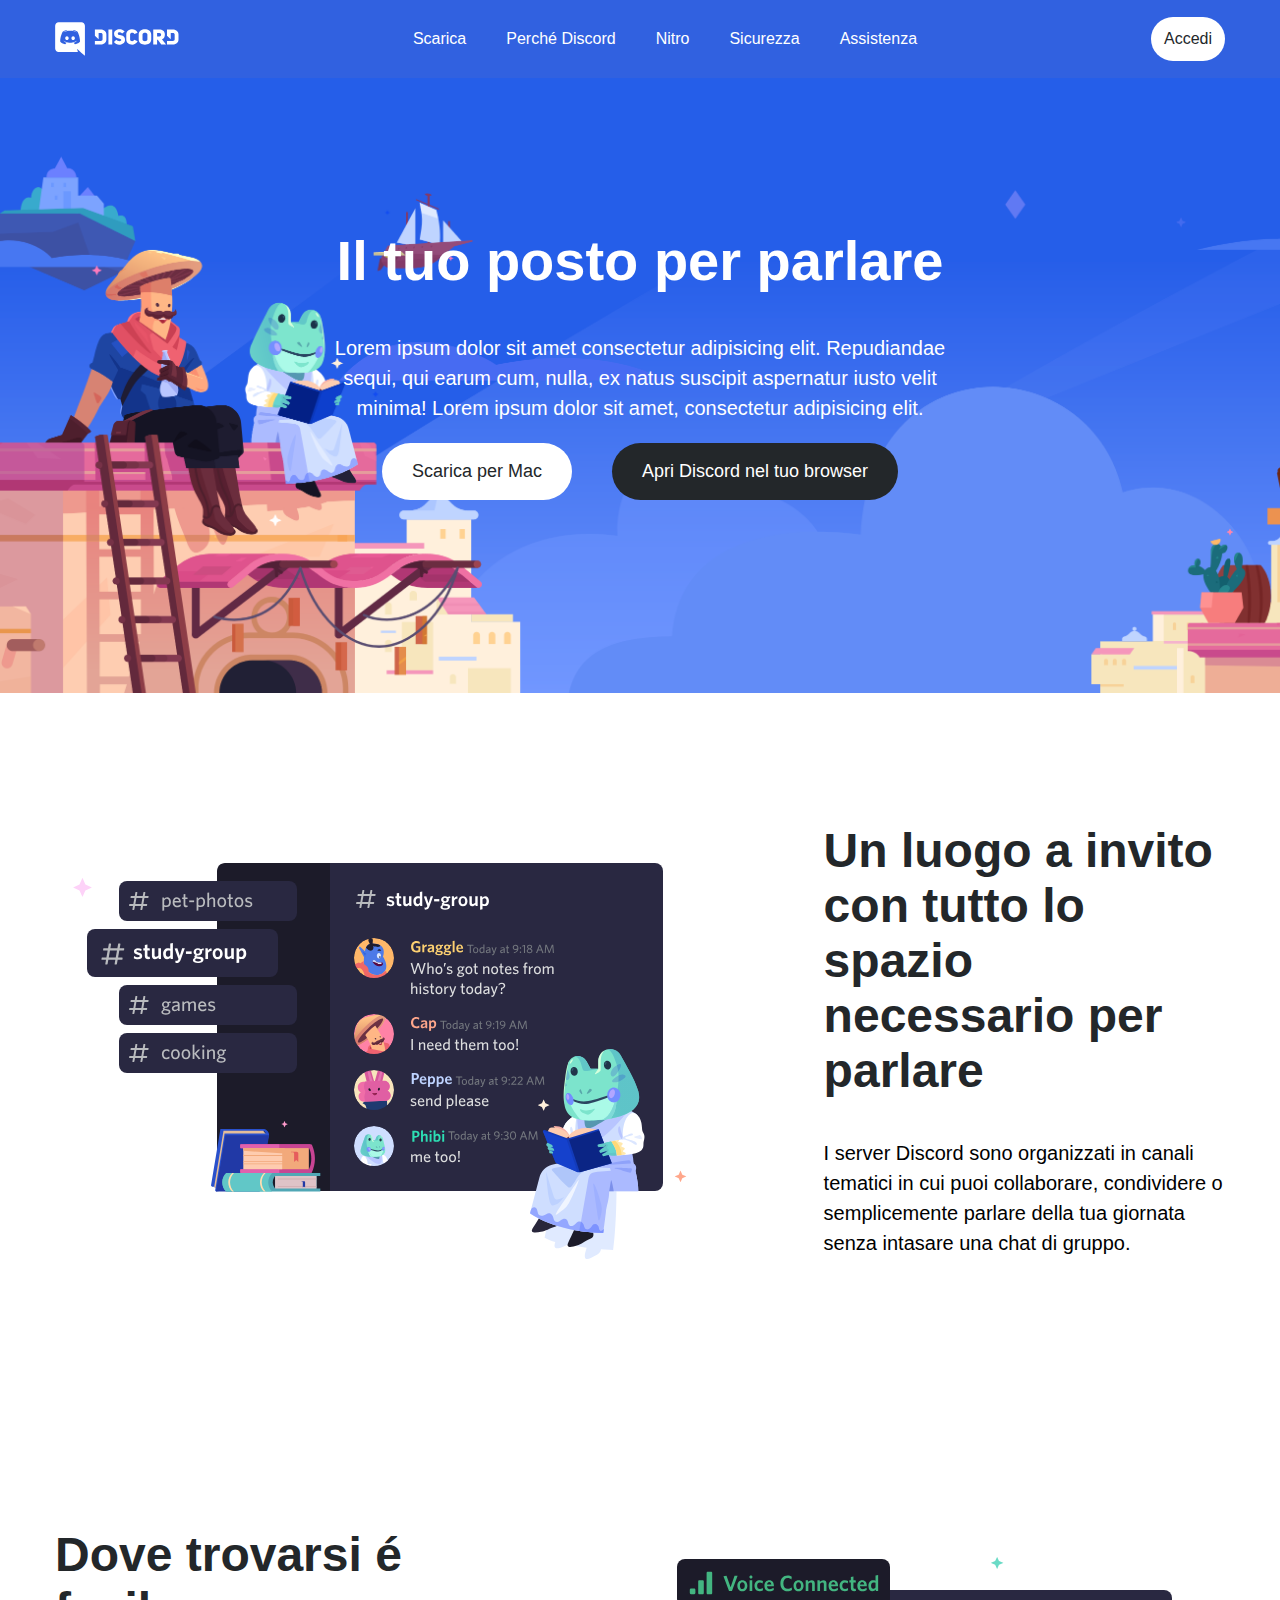
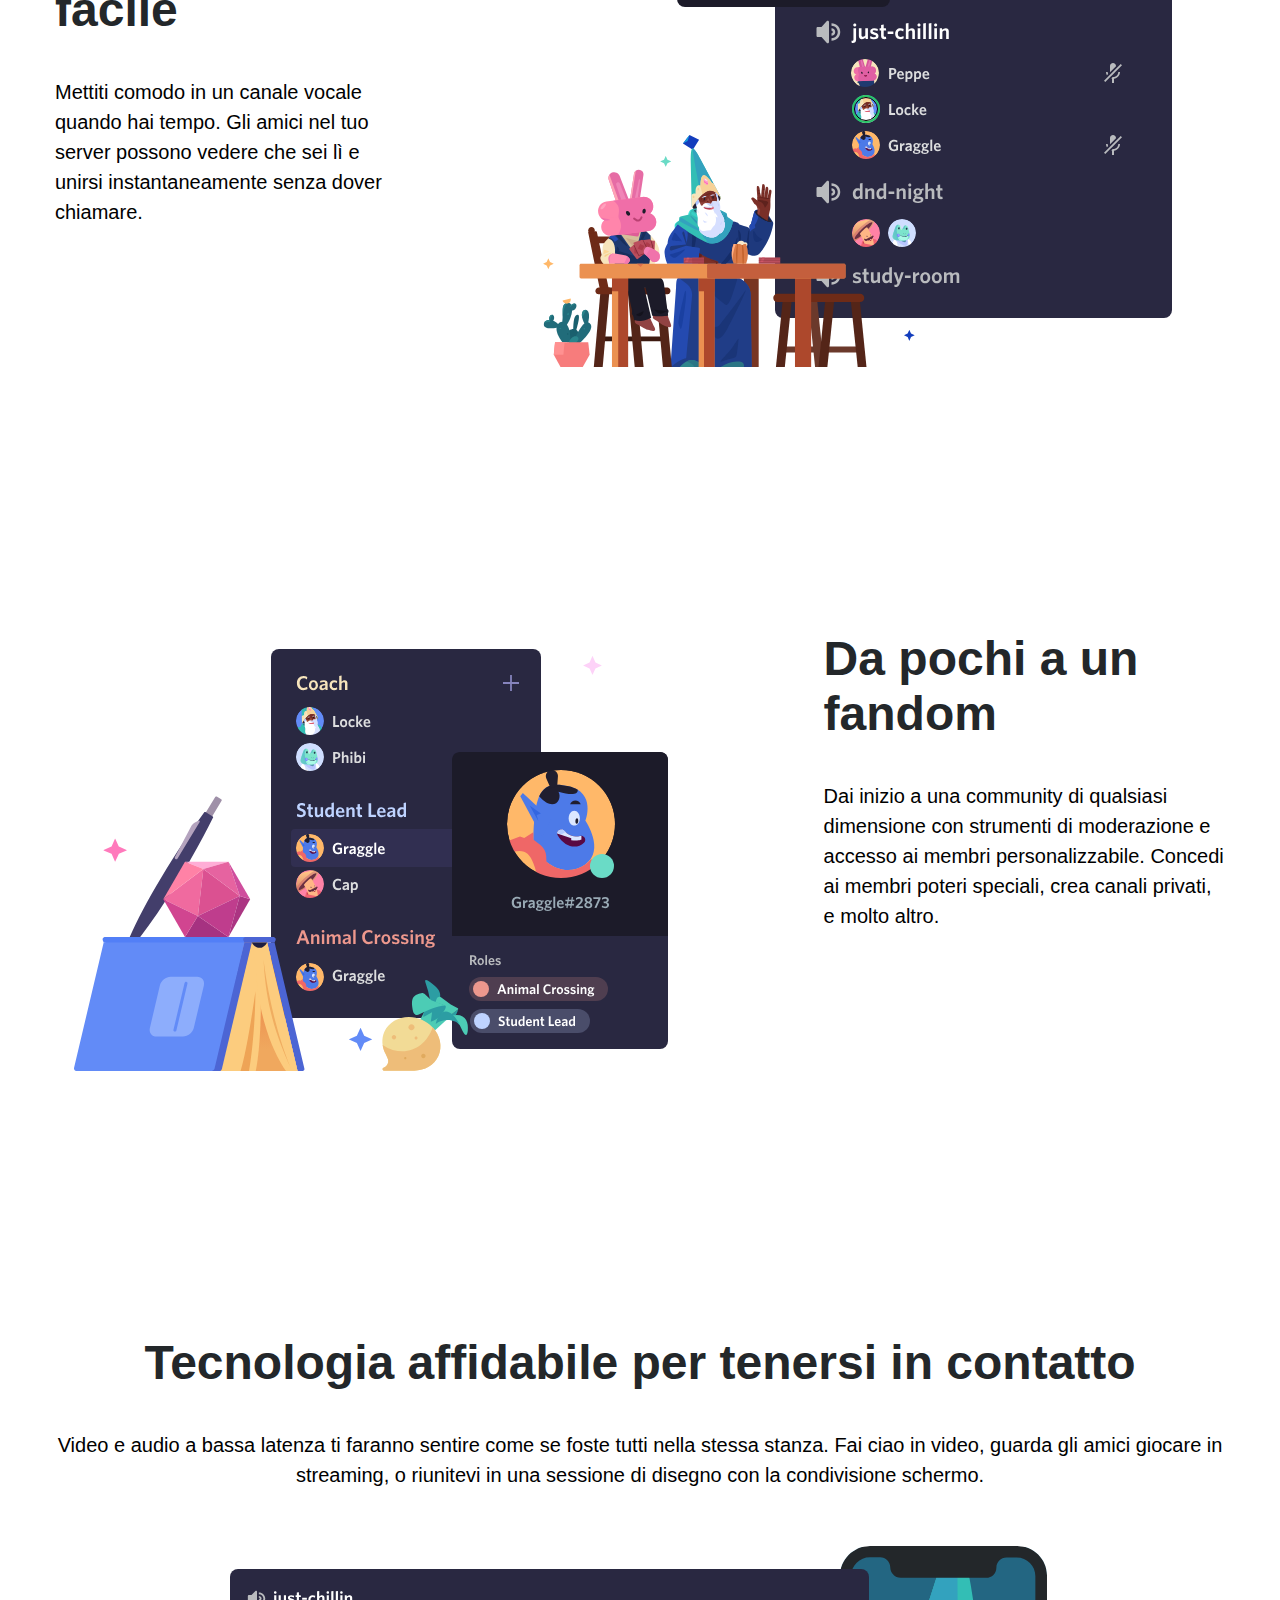
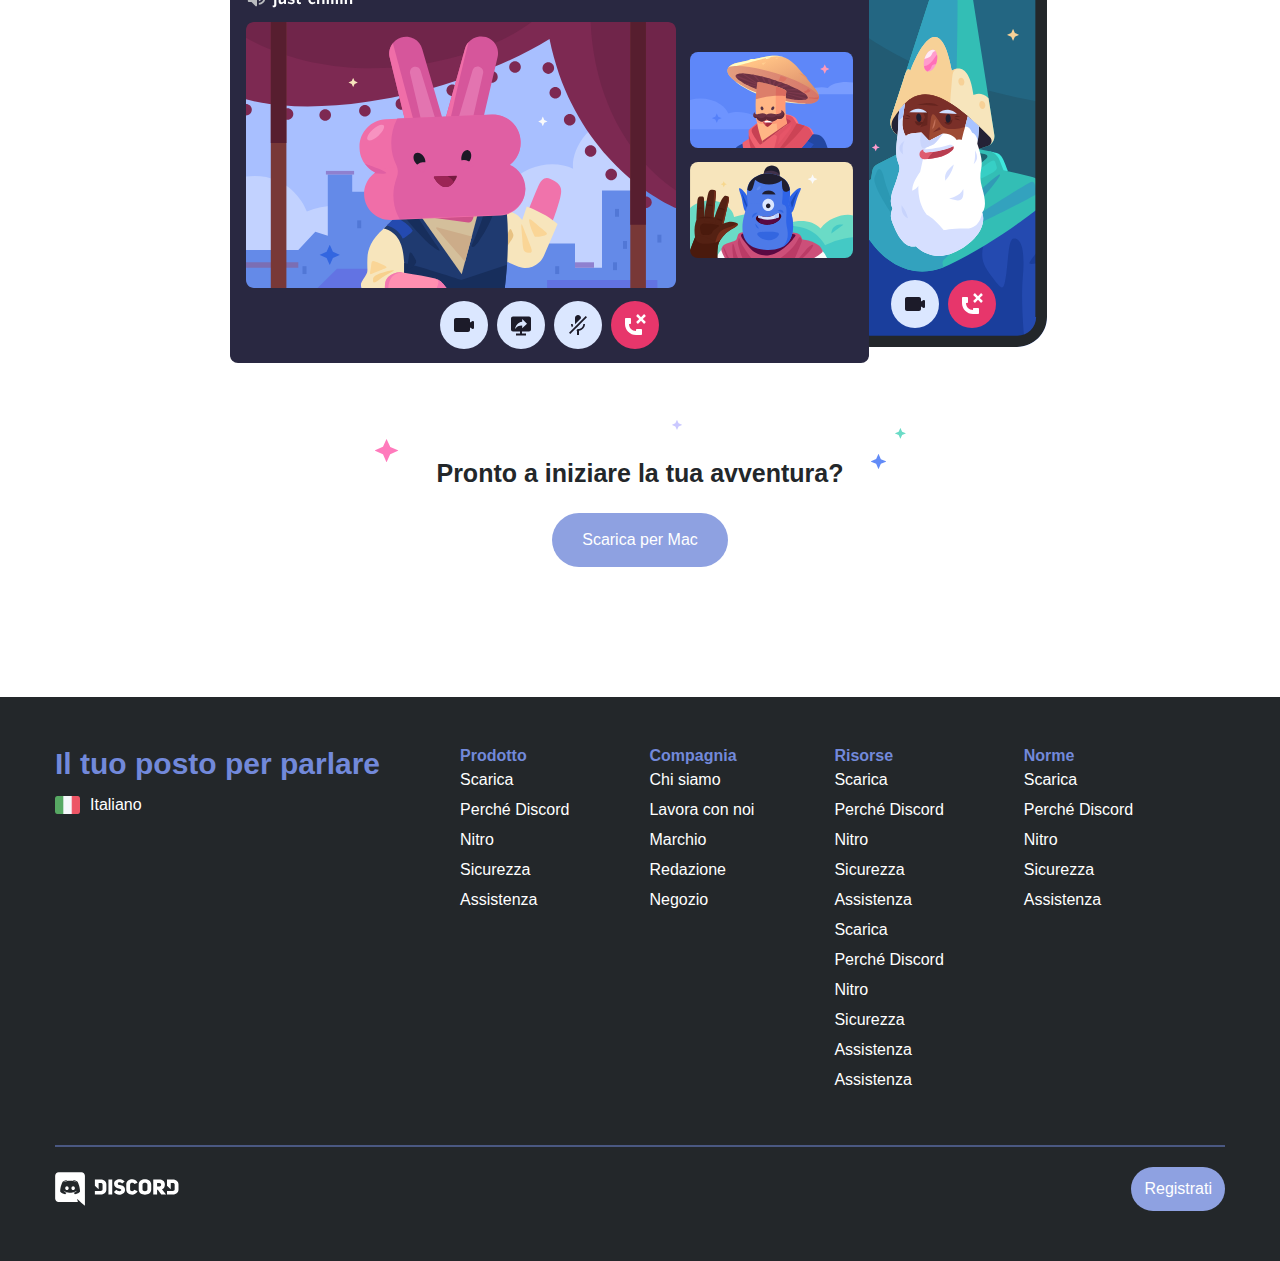
==== index.html @ d1285c63 "add section of footer + css" ====
<!DOCTYPE html>
<html lang="en">
<head>
    <meta charset="UTF-8">
    <meta http-equiv="X-UA-Compatible" content="IE=edge">
    <meta name="viewport" content="width=device-width, initial-scale=1.0">
    <link rel="stylesheet" href="https://cdnjs.cloudflare.com/ajax/libs/font-awesome/6.2.0/css/all.min.css" integrity="sha512-xh6O/CkQoPOWDdYTDqeRdPCVd1SpvCA9XXcUnZS2FmJNp1coAFzvtCN9BmamE+4aHK8yyUHUSCcJHgXloTyT2A==" crossorigin="anonymous" referrerpolicy="no-referrer" />
    <link rel="stylesheet" href="css/style.css">
    <title>Discord</title>
</head>
<body>
    <!-- Sezione Header -->
    <header>
        <!-- Sezione Barra di Navigazione -->
        <nav class="container flexbox">
            <img src="img/logo.svg" alt="Logo">
            <ul class="flexbox">
                <li><a href="#">Scarica</a></li>
                <li><a href="#">Perch&eacute; Discord</a></li>
                <li><a href="#">Nitro</a></li>
                <li><a href="#">Sicurezza</a></li>
                <li><a href="#">Assistenza</a></li>
            </ul>
            <a href="#" class="btn btn-accedi">Accedi</a>
        </nav>
        <!-- Sezione Hero -->
        <div class="hero">
            <div class="inner-hero">
                <h1>Il tuo posto per parlare</h1>
                <p>Lorem ipsum dolor sit amet consectetur adipisicing elit. Repudiandae sequi, qui earum cum, nulla, ex natus suscipit aspernatur iusto velit minima! Lorem ipsum dolor sit amet, consectetur adipisicing elit.
                </p>
                <div class="buttons">
                    <a href="#" class="btn"><i class="fa-solid fa-down-long"></i> Scarica per Mac</a>
                    <a href="#" class="btn btn-gray">Apri Discord nel tuo browser</a>
                </div>
            </div>
        </div>
    </header>
    <main>
        <section class="container-section clearfix">
            <div class="container">
                <img src="img/item1.svg" alt="Image-Chat">
                <div class="right">
                    <h2>Un luogo a invito con tutto lo spazio necessario per parlare</h2>
                    <p>I server Discord sono organizzati in canali tematici in cui puoi collaborare, condividere o semplicemente parlare della tua giornata senza intasare una chat di gruppo.</p>
                </div>
            </div>
        </section>
        <section class="container-section clearfix">
            <div class="container">
                <img src="img/item2.svg" alt="Image-Chat-Vocal">
                <div class="left">
                    <h2>Dove trovarsi &eacute; facile</h2>
                    <p>Mettiti comodo in un canale vocale quando hai tempo. Gli amici nel tuo server possono vedere che sei l&igrave; e unirsi instantaneamente senza dover chiamare.</p>
                </div>
            </div>
        </section>
        <section class="container-section clearfix">
            <div class="container">
                <img src="img/item3.svg" alt="Image-Chat-Community">
                <div class="right">
                    <h2>Da pochi a un fandom</h2>
                    <p>Dai inizio a una community di qualsiasi dimensione con strumenti di moderazione e accesso ai membri personalizzabile. Concedi ai membri poteri speciali, crea canali privati, e molto altro.</p>
                </div>
            </div>
        </section>
        <section class="container-section">
            <div class="container">
                <div class="center">
                    <h2>Tecnologia affidabile per tenersi in contatto</h2>
                    <p>Video e audio a bassa latenza ti faranno sentire come se foste tutti nella stessa stanza. Fai ciao in video, guarda gli amici giocare in streaming, o riunitevi in una sessione di disegno con la condivisione schermo.</p>
                    <img src="img/item4-big.svg" alt="Image-Chat-Video">
                    <img src="img/stars.svg" alt="Stars" class="img-star">
                    <h3>Pronto a iniziare la tua avventura?</h3>
                    <a href="#" class="btn btn-lilla"><i class="fa-solid fa-down-long"></i> Scarica per Mac</a>
                </div>
            </div>
        </section>
    </main>
    <footer>
        <div class="container">
            <div class="container-footer">
                <div class="section-social">
                    <h3>Il tuo posto per parlare</h3>
                    <div class="lingua">
                        <img src="img/ita.png" alt="Italia" class="img-ita">
                        <p>Italiano</p>
                    </div>
                    <div class="social">
                        <i class="fa-brands fa-twitter"></i>
                        <i class="fa-brands fa-instagram"></i>
                        <i class="fa-brands fa-facebook"></i>
                        <i class="fa-brands fa-youtube"></i>
                    </div>
                </div>
                <div class="section-prodotto">
                    <h4>Prodotto</h4>
                    <ul>
                        <li><a href="#"></a>Scarica</li>
                        <li><a href="#"></a>Perch&eacute; Discord</li>
                        <li><a href="#"></a>Nitro</li>
                        <li><a href="#"></a>Sicurezza</li>
                        <li><a href="#"></a>Assistenza</li>
                    </ul>
                </div>
                <div class="section-compagnia">
                    <h4>Compagnia</h4>
                    <ul>
                        <li><a href="#">Chi siamo</a></li>
                        <li><a href="#"></a>Lavora con noi</li>
                        <li><a href="#"></a>Marchio<li>
                        <li><a href="#"></a>Redazione</li>
                        <li><a href="#"></a>Negozio</li>
                    </ul>
                </div>
                <div class="section-risorse">
                    <h4>Risorse</h4>
                    <ul>
                        <li><a href="#"></a>Scarica</li>
                        <li><a href="#"></a>Perch&eacute; Discord</li>
                        <li><a href="#"></a>Nitro</li>
                        <li><a href="#"></a>Sicurezza</li>
                        <li><a href="#"></a>Assistenza</li>
                        <li><a href="#"></a>Scarica</li>
                        <li><a href="#"></a>Perch&eacute; Discord</li>
                        <li><a href="#"></a>Nitro</li>
                        <li><a href="#"></a>Sicurezza</li>
                        <li><a href="#"></a>Assistenza</li>
                        <li><a href="#"></a>Assistenza</li>
                    </ul>
                </div>
                <div class="section-norme">
                    <h4>Norme</h4>
                    <ul>
                        <li><a href="#"></a>Scarica</li>
                        <li><a href="#"></a>Perch&eacute; Discord</li>
                        <li><a href="#"></a>Nitro</li>
                        <li><a href="#"></a>Sicurezza</li>
                        <li><a href="#"></a>Assistenza</li>
                    </ul>
                </div>
            </div>
            <hr>
            <div class="flexbox ultimo-container">
                <img src="img/logo.svg" alt="Logo">
                <a href="#" class="btn btn-registrati"> Registrati</a>
            </div>
        </div>
    </footer>
</body>
</html>
---- css/style.css ----
*,
*:before,
*:after {
        -webkit-box-sizing: border-box;
        -moz-box-sizing: border-box;
        box-sizing: border-box;
        margin: 0;
        padding: 0;
}

.clearfix::after {
    content: "";
    display: table;
    clear: both;
}

.debug {
    border: 1px solid black;
    min-height: 100px;
}

body {
    font-family: Helvetica, Arial, sans-serif;
    
}

header {
    background-color: #3161e0;
}

footer {
    background-color: #23272a;
    padding-bottom: 50px;
}

li {
    list-style: none;
    color: #ffffff;
    text-decoration: none;
}

nav li {
    padding: 20px;
}

li a {
    color: #ffffff;
    text-decoration: none;
    font-weight: 50;
}

h1 {
    font-size: 56px;
}

h2 {
    font-size: 48px;
    color: #23272a;
    font-weight: 800;
}

h3 {
    font-size: 25px;
    color: #23272a;
    font-weight: 800;
}

h4 {
    color: #7289da;
    font-weight: 800; 
}

hr {
    border:  0.1px solid #4a5882;
}

.container {
    width: 1170px;
    margin: 0 auto;
}

.btn {
    display: block;
    background-color: #ffffff;
    color: #23272a;
    border-radius: 35px;
    padding: 18px 30px;
    text-decoration: none;
}

.btn-accedi {
    padding: 13px 13px;
    color: #23272a;
    font-weight: 500;
}

.btn-gray {
    background-color: #23272a;
    color: #ffffff;
}

.btn-lilla {
    background-color: #8ea1e1;
    color: #ffffff;
    margin-top: 25px;
}

.flexbox {
    display: flex;
    justify-content: space-between;
    flex-flow: row wrap;
    align-items: center;
}

header nav.container {
    padding: 10px 0;
}

head nav ul {
    min-width: 500px;
}

.hero {
    background-image: url('../img/jumbo.png');
    background-size: cover;
    background-repeat: no-repeat;
    height: 615px;
    padding-top: 150px;
}

.inner-hero {
    max-width: 50%;
    margin: 0 auto;
    text-align: center;
    color: #ffffff;
}

.inner-hero p {
    font-size: 20px;
    line-height: 30px;
    padding-top: 40px;
    text-align: center;
}

.buttons {
    display: flex;
    justify-content: center;
    font-size: 18px;
    font-weight: 500;
}

.buttons a {
    margin: 20px;
}

.container-section {
    padding-top: 130px;
    padding-bottom: 130px;
}

.right {
    max-width: 42%;
    padding-left: 90px;
    float: right;
}

.right p {
    font-size: 20px;
    line-height: 30px;
    padding-top: 40px;
    font-weight: 500;    
}

.left {
    max-width: 40%;
    padding-right: 120px;
    float: left;
}

.left p {
    font-size: 20px;
    line-height: 30px;
    padding-top: 40px;
    font-weight: 500;
}

.center {
    display: flex;
    justify-content: center;
    flex-flow: column wrap;
    align-items: center;
    text-align: center;
}

.center p {
    font-size: 20px;
    line-height: 30px;
    padding-top: 40px;
    font-weight: 500;
}

.img-star {
    margin-bottom: -10px;
}

footer h3 {
    color: #7289da;
    font-size: 30px;
}

.container-footer {
    display: flex;
    padding-top: 50px;
    padding-bottom: 50px;
}

.img-ita {
    width: 25px;
    height: 18px;
    margin-top: 15px;
}

.lingua {
    color: #ffffff;
    display: flex;
}

.lingua p {
    margin-top: 15px;
    margin-left: 10px;
}

.social {
    color: #ffffff;
    margin-top: 20px;
    font-size: 20px;
}

.social i {
    padding-right: 20px;
}

.section-prodotto, .section-compagnia, .section-risorse, .section-norme {
    padding-left: 80px;
}

.container-footer li {
    line-height: 30px;
}

.ultimo-container {
    margin-top: 20px;
}

.btn-registrati {
    background-color: #8ea1e1;
    color: #ffffff;
    padding: 13px 13px;
}
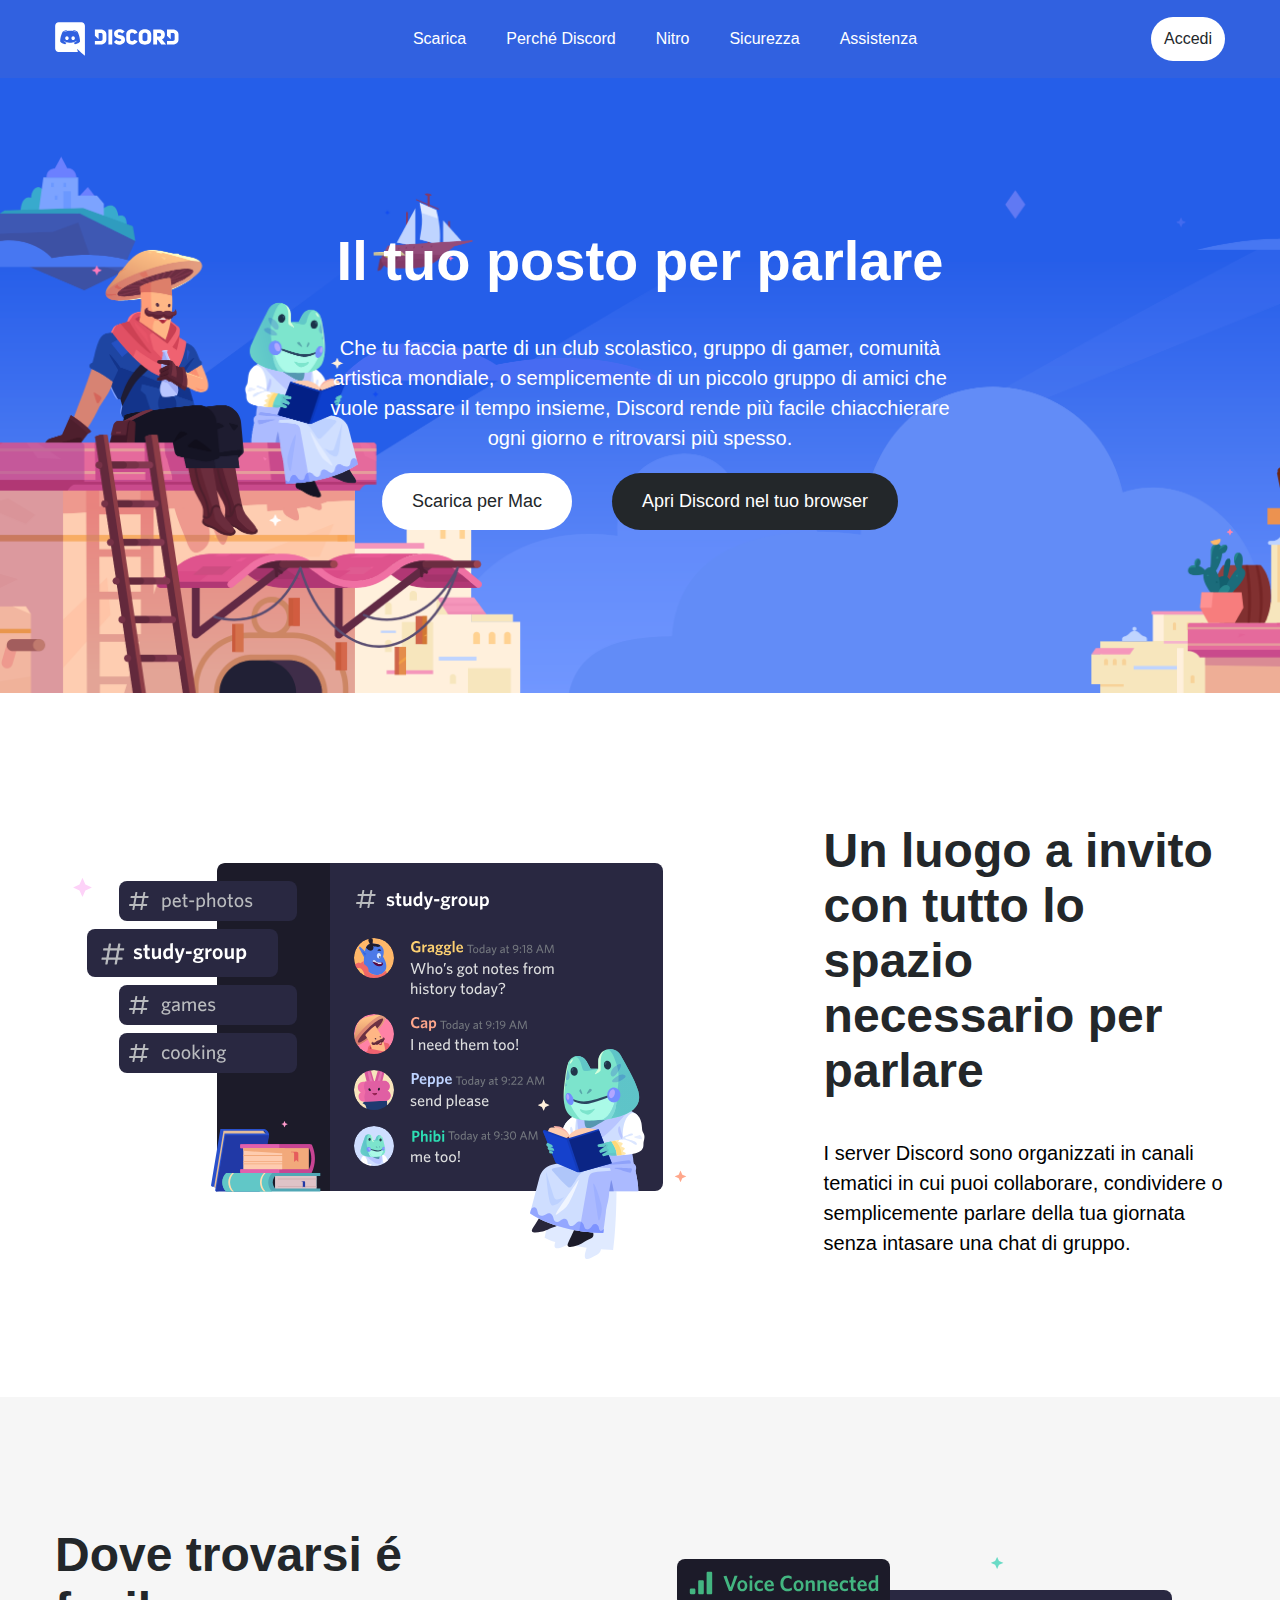
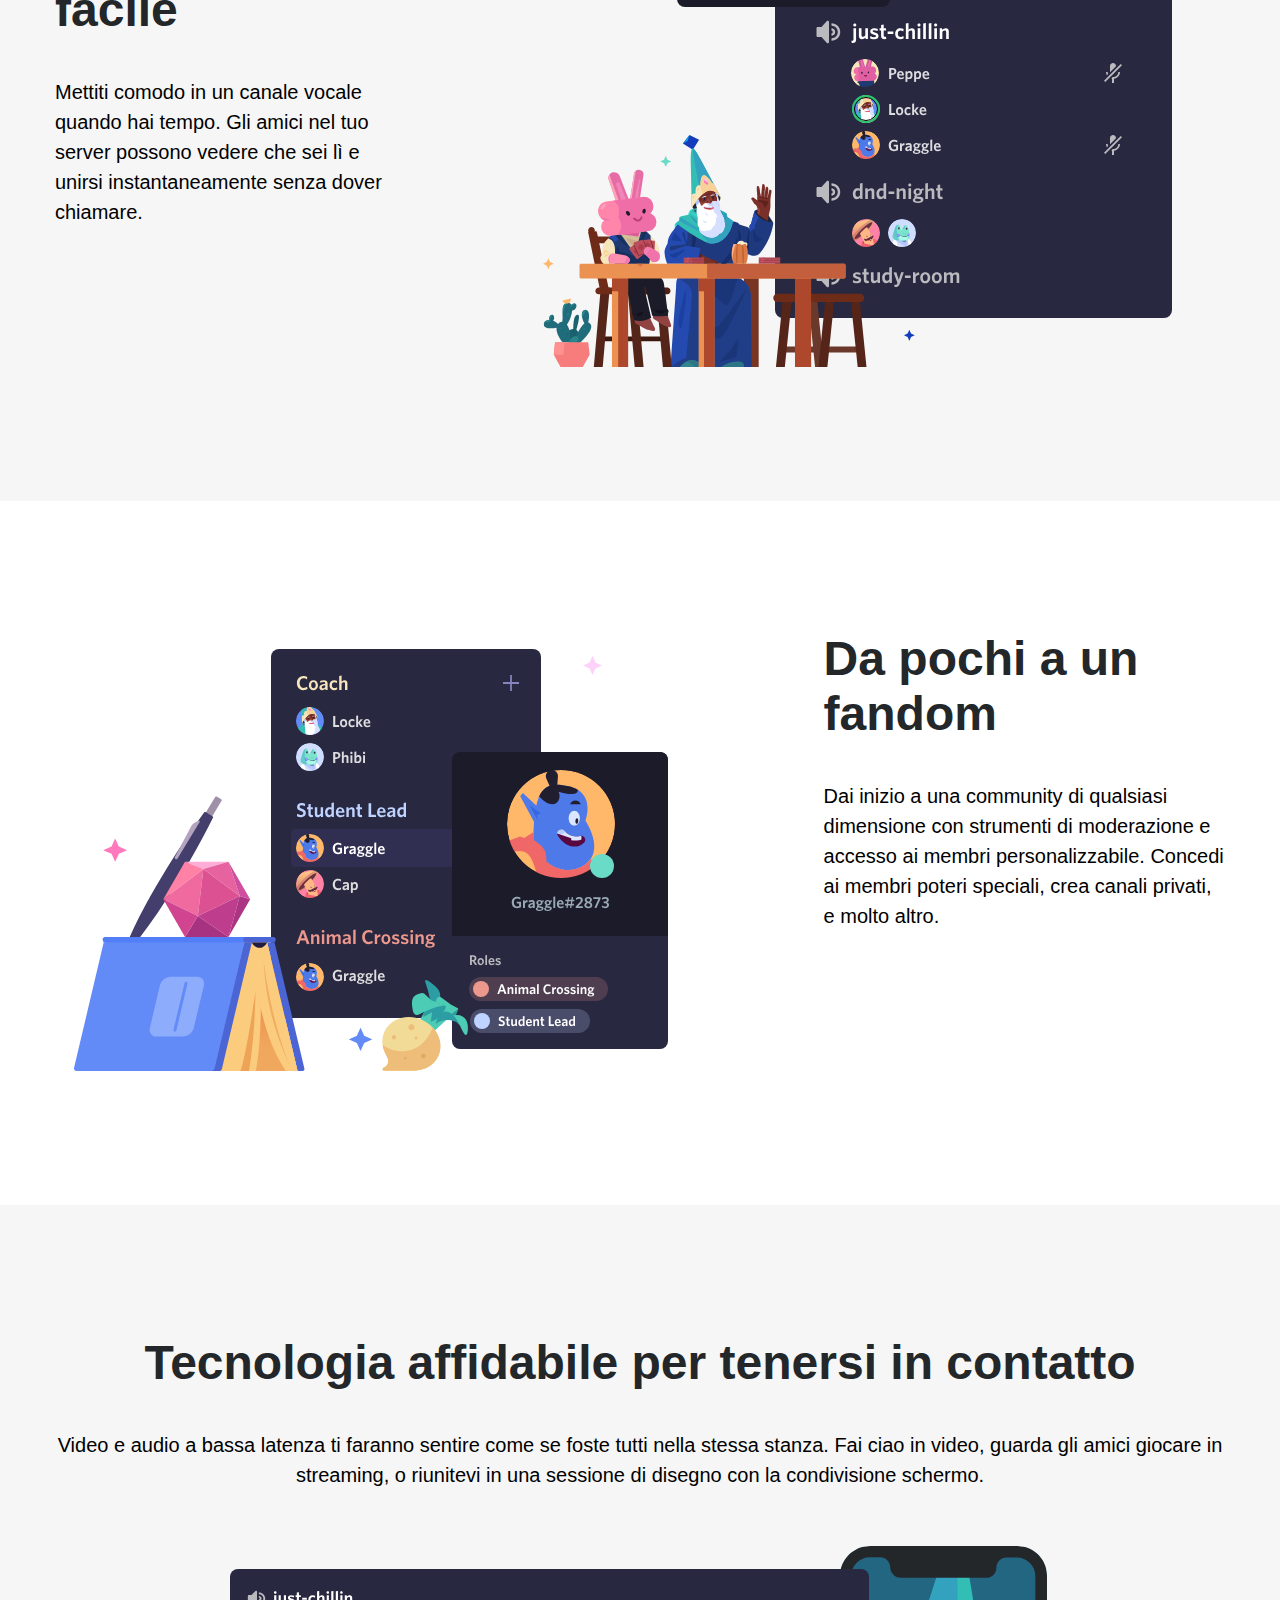
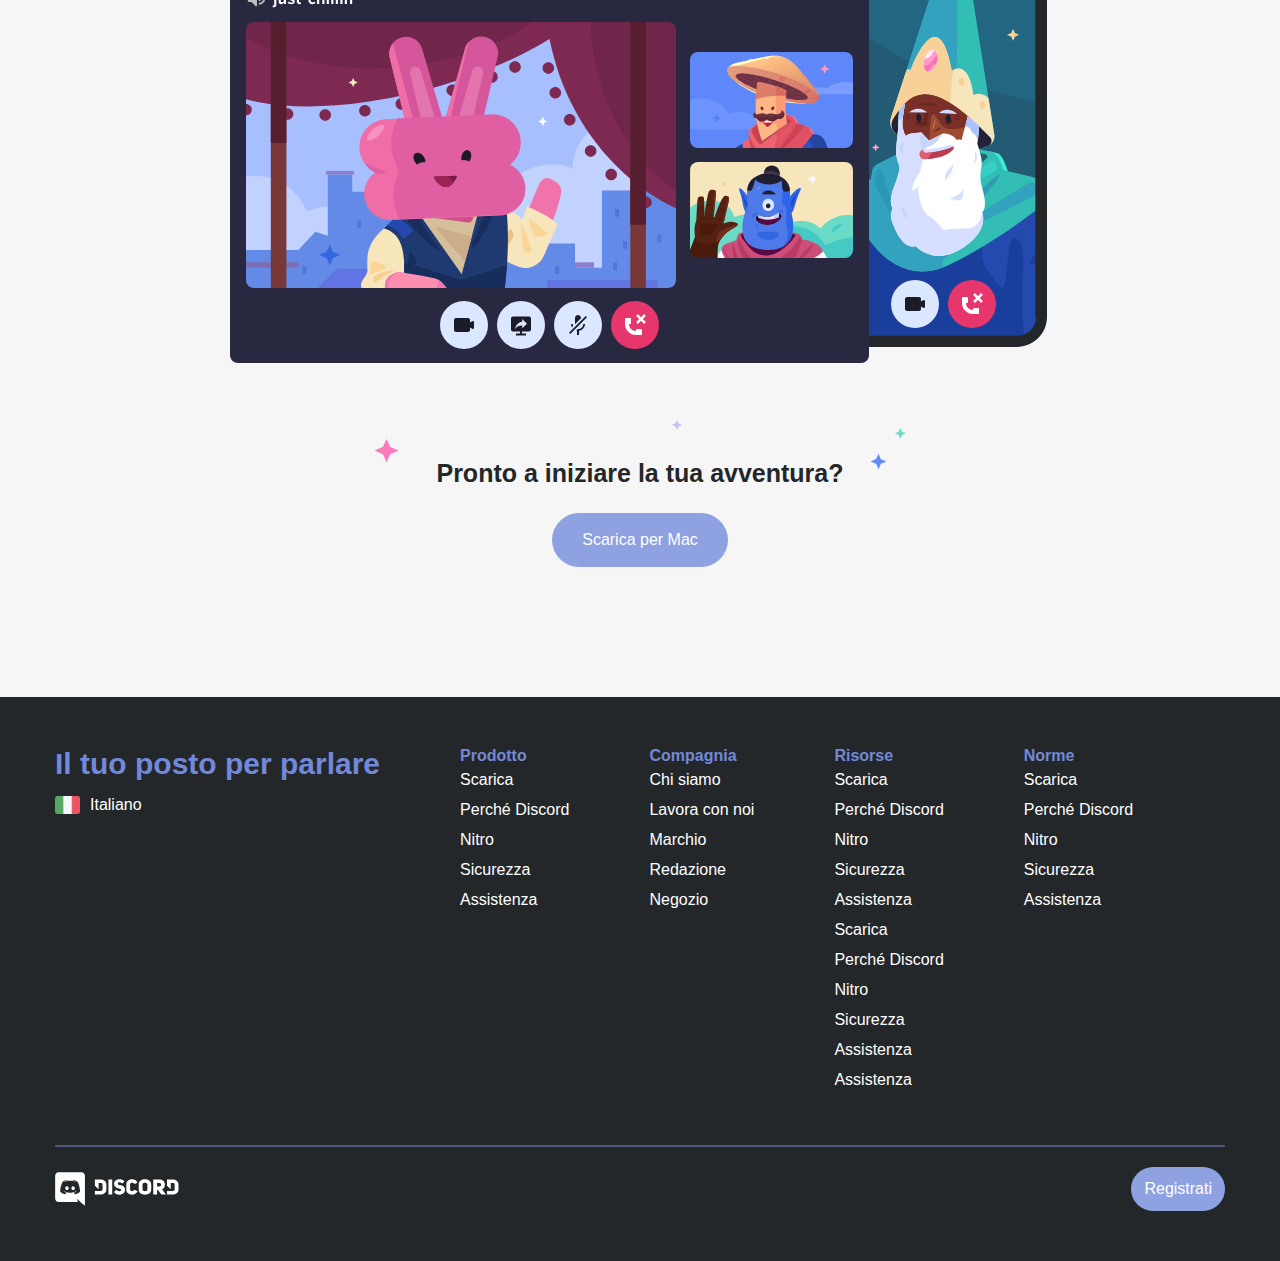
==== commit 8cb5273b: "fixed the code (color bg of section)" ====
--- a/index.html
+++ b/index.html
@@ -9,8 +9,10 @@
     <title>Discord</title>
 </head>
 <body>
+
     <!-- Sezione Header -->
     <header>
+
         <!-- Sezione Barra di Navigazione -->
         <nav class="container flexbox">
             <img src="img/logo.svg" alt="Logo">
@@ -23,11 +25,12 @@
             </ul>
             <a href="#" class="btn btn-accedi">Accedi</a>
         </nav>
+
         <!-- Sezione Hero -->
         <div class="hero">
             <div class="inner-hero">
                 <h1>Il tuo posto per parlare</h1>
-                <p>Lorem ipsum dolor sit amet consectetur adipisicing elit. Repudiandae sequi, qui earum cum, nulla, ex natus suscipit aspernatur iusto velit minima! Lorem ipsum dolor sit amet, consectetur adipisicing elit.
+                <p>Che tu faccia parte di un club scolastico, gruppo di gamer, comunità artistica mondiale, o semplicemente di un piccolo gruppo di amici che vuole passare il tempo insieme, Discord rende più facile chiacchierare ogni giorno e ritrovarsi più spesso.
                 </p>
                 <div class="buttons">
                     <a href="#" class="btn"><i class="fa-solid fa-down-long"></i> Scarica per Mac</a>
@@ -35,8 +38,12 @@
                 </div>
             </div>
         </div>
+
     </header>
-    <main>
+    <!-- Sezione Main -->
+    <main class="clearfix">
+
+        <!-- Da qui iniziano le sezioni del Main -->
         <section class="container-section clearfix">
             <div class="container">
                 <img src="img/item1.svg" alt="Image-Chat">
@@ -46,7 +53,8 @@
                 </div>
             </div>
         </section>
-        <section class="container-section clearfix">
+        
+        <section class="container-section bg-color clearfix">
             <div class="container">
                 <img src="img/item2.svg" alt="Image-Chat-Vocal">
                 <div class="left">
@@ -55,6 +63,7 @@
                 </div>
             </div>
         </section>
+
         <section class="container-section clearfix">
             <div class="container">
                 <img src="img/item3.svg" alt="Image-Chat-Community">
@@ -64,7 +73,8 @@
                 </div>
             </div>
         </section>
-        <section class="container-section">
+
+        <section class="container-section bg-color">
             <div class="container">
                 <div class="center">
                     <h2>Tecnologia affidabile per tenersi in contatto</h2>
@@ -76,16 +86,21 @@
                 </div>
             </div>
         </section>
+
     </main>
+
+    <!-- Sezione Footer -->
     <footer>
         <div class="container">
             <div class="container-footer">
+
                 <div class="section-social">
                     <h3>Il tuo posto per parlare</h3>
                     <div class="lingua">
                         <img src="img/ita.png" alt="Italia" class="img-ita">
-                        <p>Italiano</p>
+                        <p>Italiano <i class="fa-solid fa-angle-down"></i></p>
                     </div>
+
                     <div class="social">
                         <i class="fa-brands fa-twitter"></i>
                         <i class="fa-brands fa-instagram"></i>
@@ -93,6 +108,8 @@
                         <i class="fa-brands fa-youtube"></i>
                     </div>
                 </div>
+
+                <!-- Sezioni delle liste del footer -->
                 <div class="section-prodotto">
                     <h4>Prodotto</h4>
                     <ul>
@@ -103,6 +120,7 @@
                         <li><a href="#"></a>Assistenza</li>
                     </ul>
                 </div>
+
                 <div class="section-compagnia">
                     <h4>Compagnia</h4>
                     <ul>
@@ -113,6 +131,7 @@
                         <li><a href="#"></a>Negozio</li>
                     </ul>
                 </div>
+                
                 <div class="section-risorse">
                     <h4>Risorse</h4>
                     <ul>
@@ -129,6 +148,7 @@
                         <li><a href="#"></a>Assistenza</li>
                     </ul>
                 </div>
+
                 <div class="section-norme">
                     <h4>Norme</h4>
                     <ul>
@@ -139,13 +159,19 @@
                         <li><a href="#"></a>Assistenza</li>
                     </ul>
                 </div>
+
             </div>
+
             <hr>
+            
             <div class="flexbox ultimo-container">
                 <img src="img/logo.svg" alt="Logo">
                 <a href="#" class="btn btn-registrati"> Registrati</a>
             </div>
+        
         </div>
+
     </footer>
+
 </body>
 </html>--- a/css/style.css
+++ b/css/style.css
@@ -1,3 +1,4 @@
+/* ! Utility */
 *,
 *:before,
 *:after {
@@ -14,21 +15,23 @@
     clear: both;
 }
 
-.debug {
+/* .debug {
     border: 1px solid black;
     min-height: 100px;
-}
-
+} */
+
+/* ! CSS Globale */
 body {
     font-family: Helvetica, Arial, sans-serif;
-    
 }
 
 header {
     background-color: #3161e0;
+    width: 100%;
 }
 
 footer {
+    width: 100%;
     background-color: #23272a;
     padding-bottom: 50px;
 }
@@ -74,6 +77,7 @@
     border:  0.1px solid #4a5882;
 }
 
+/* ! CSS delle classi singole */
 .container {
     width: 1170px;
     margin: 0 auto;
@@ -112,6 +116,7 @@
     align-items: center;
 }
 
+/* ! CSS dell'header */
 header nav.container {
     padding: 10px 0;
 }
@@ -153,9 +158,14 @@
     margin: 20px;
 }
 
+/* ! CSS delle sezioni del Main */
 .container-section {
     padding-top: 130px;
     padding-bottom: 130px;
+}
+
+.bg-color {
+    background-color: #f6f6f6;
 }
 
 .right {
@@ -203,6 +213,7 @@
     margin-bottom: -10px;
 }
 
+/* ! CSS dell Footer */
 footer h3 {
     color: #7289da;
     font-size: 30px;
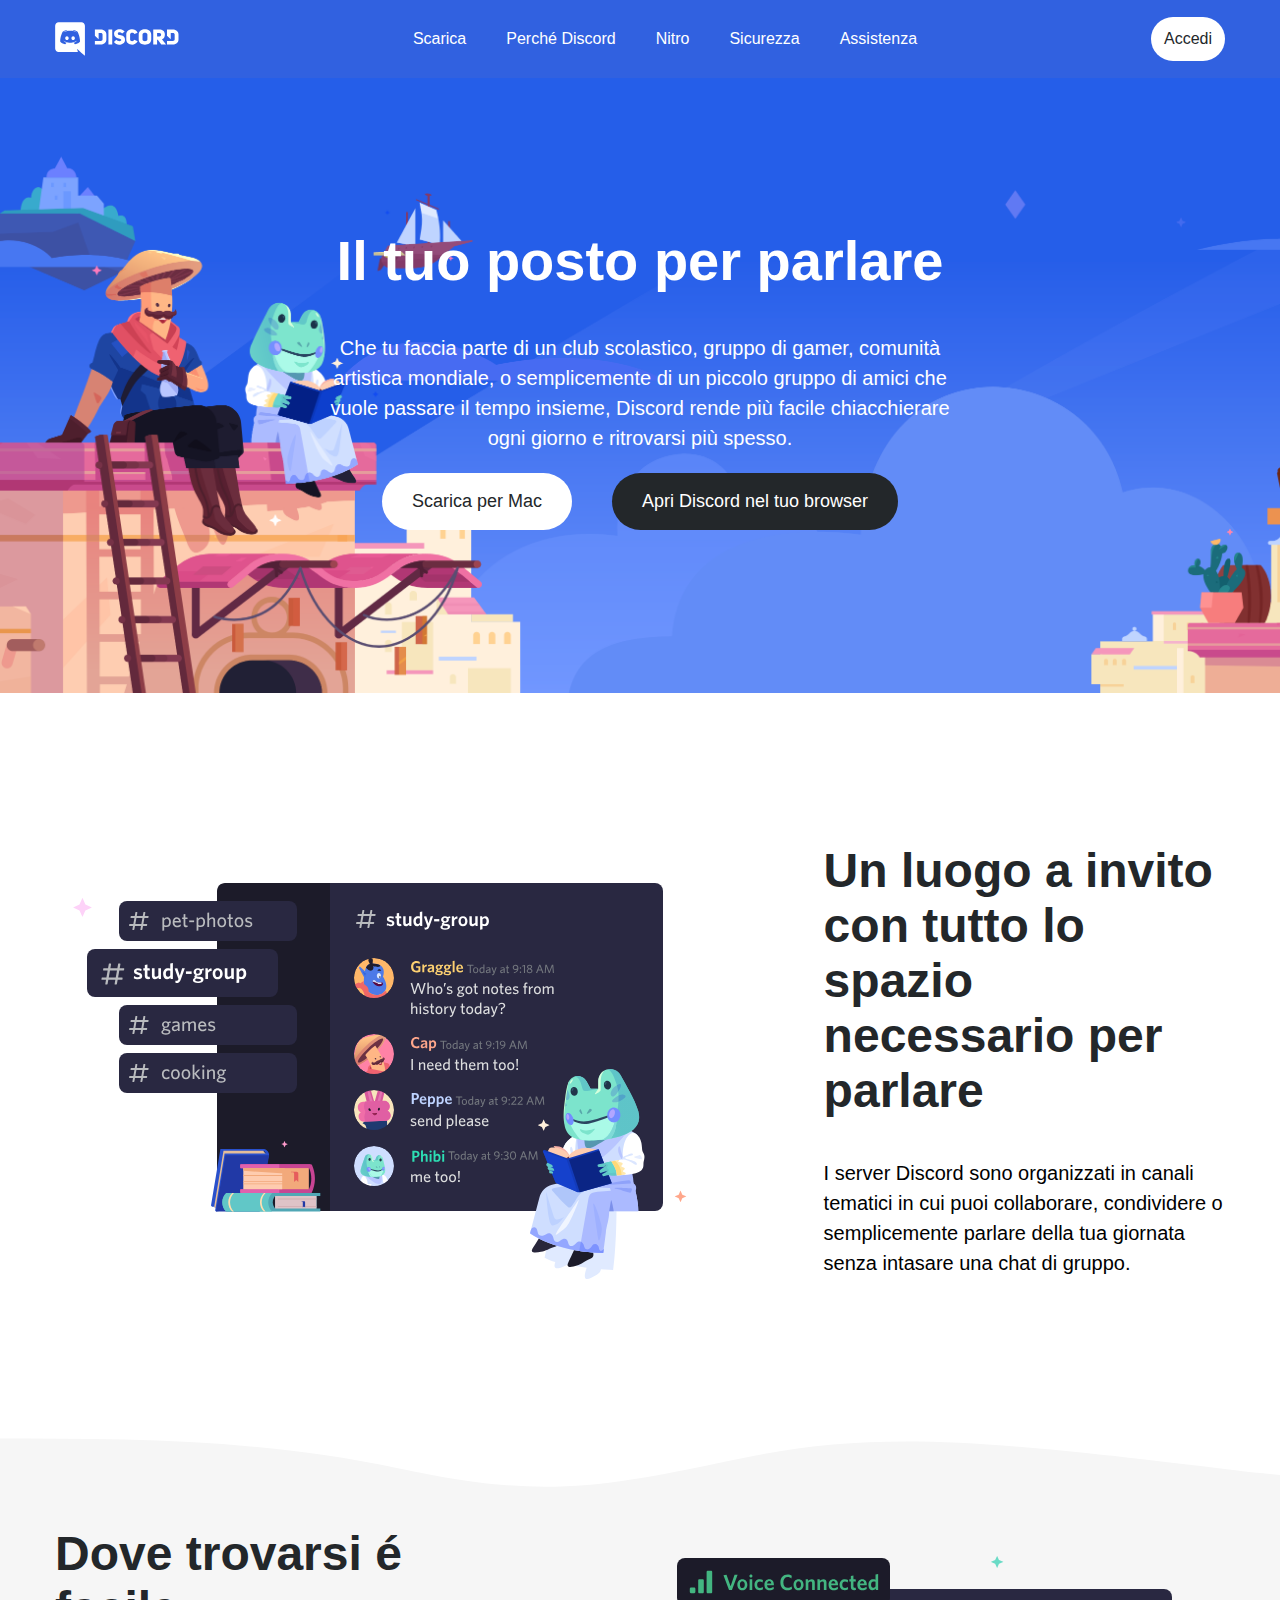
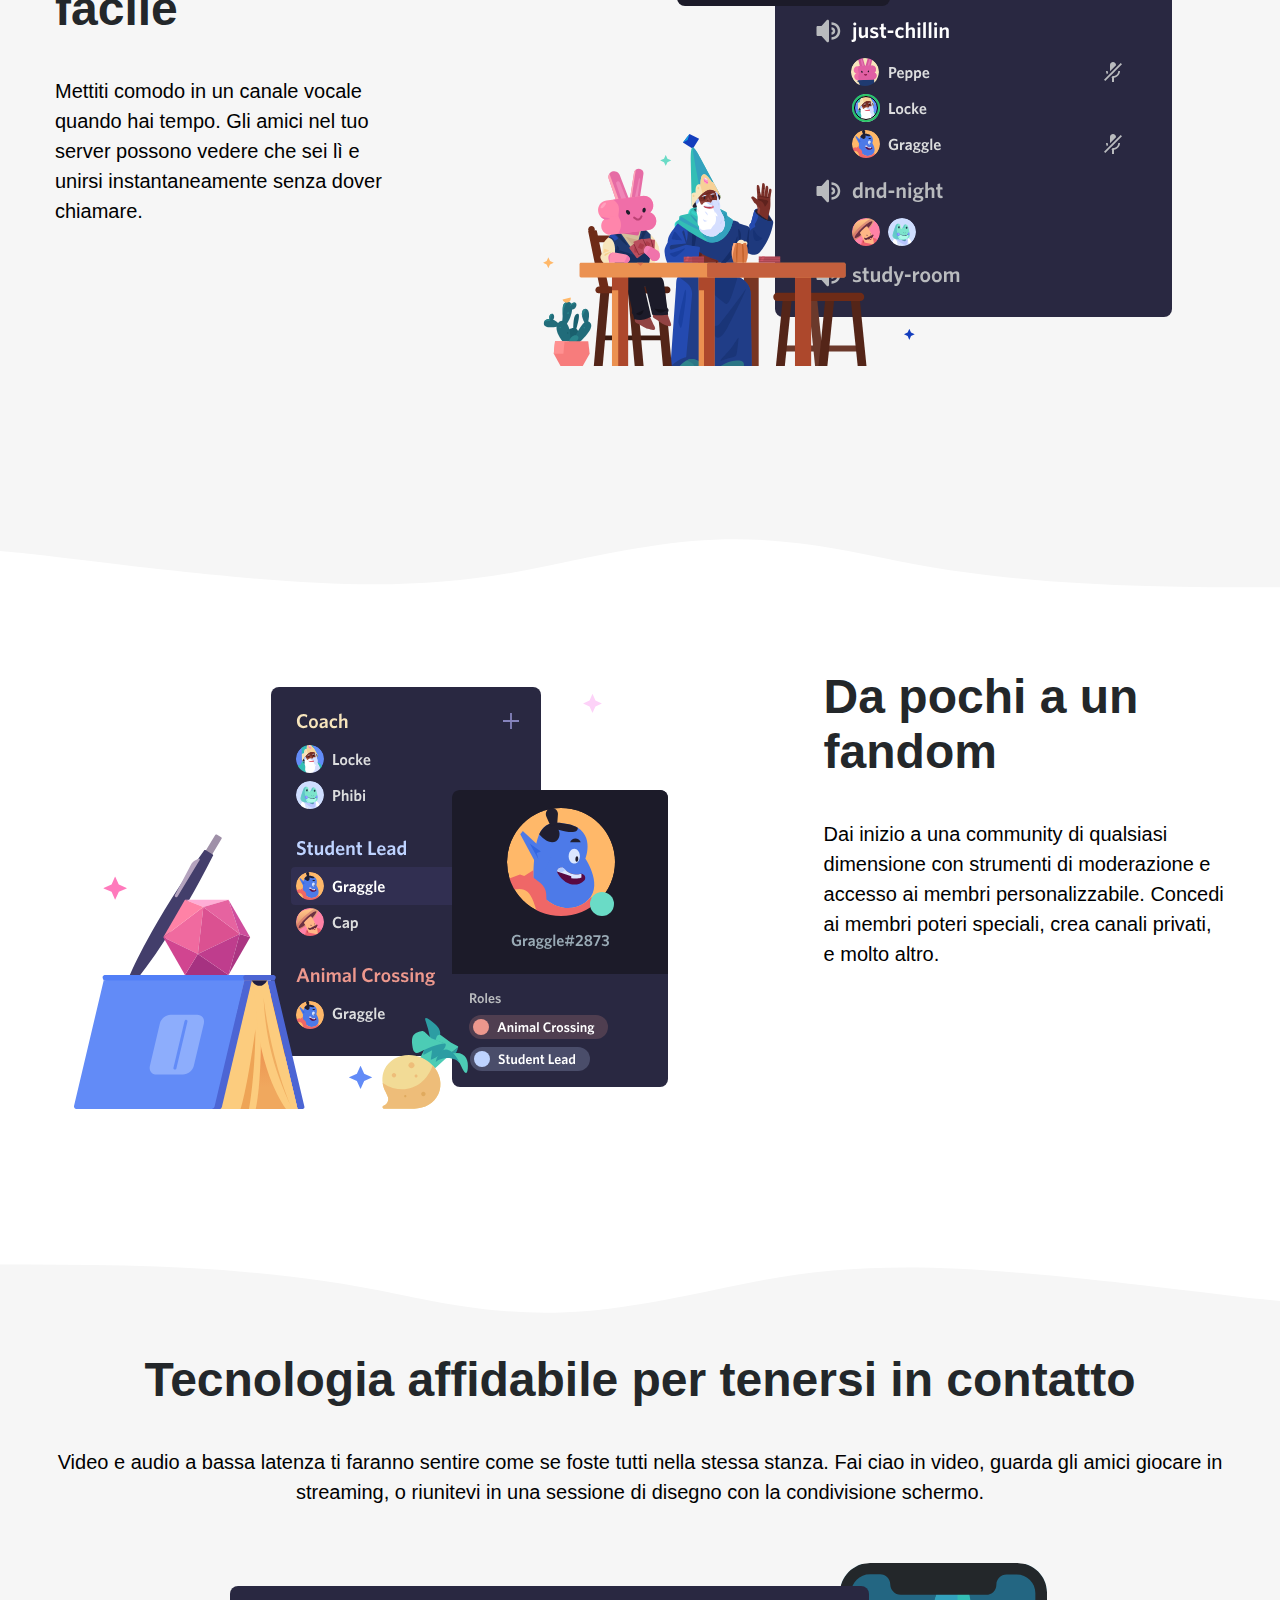
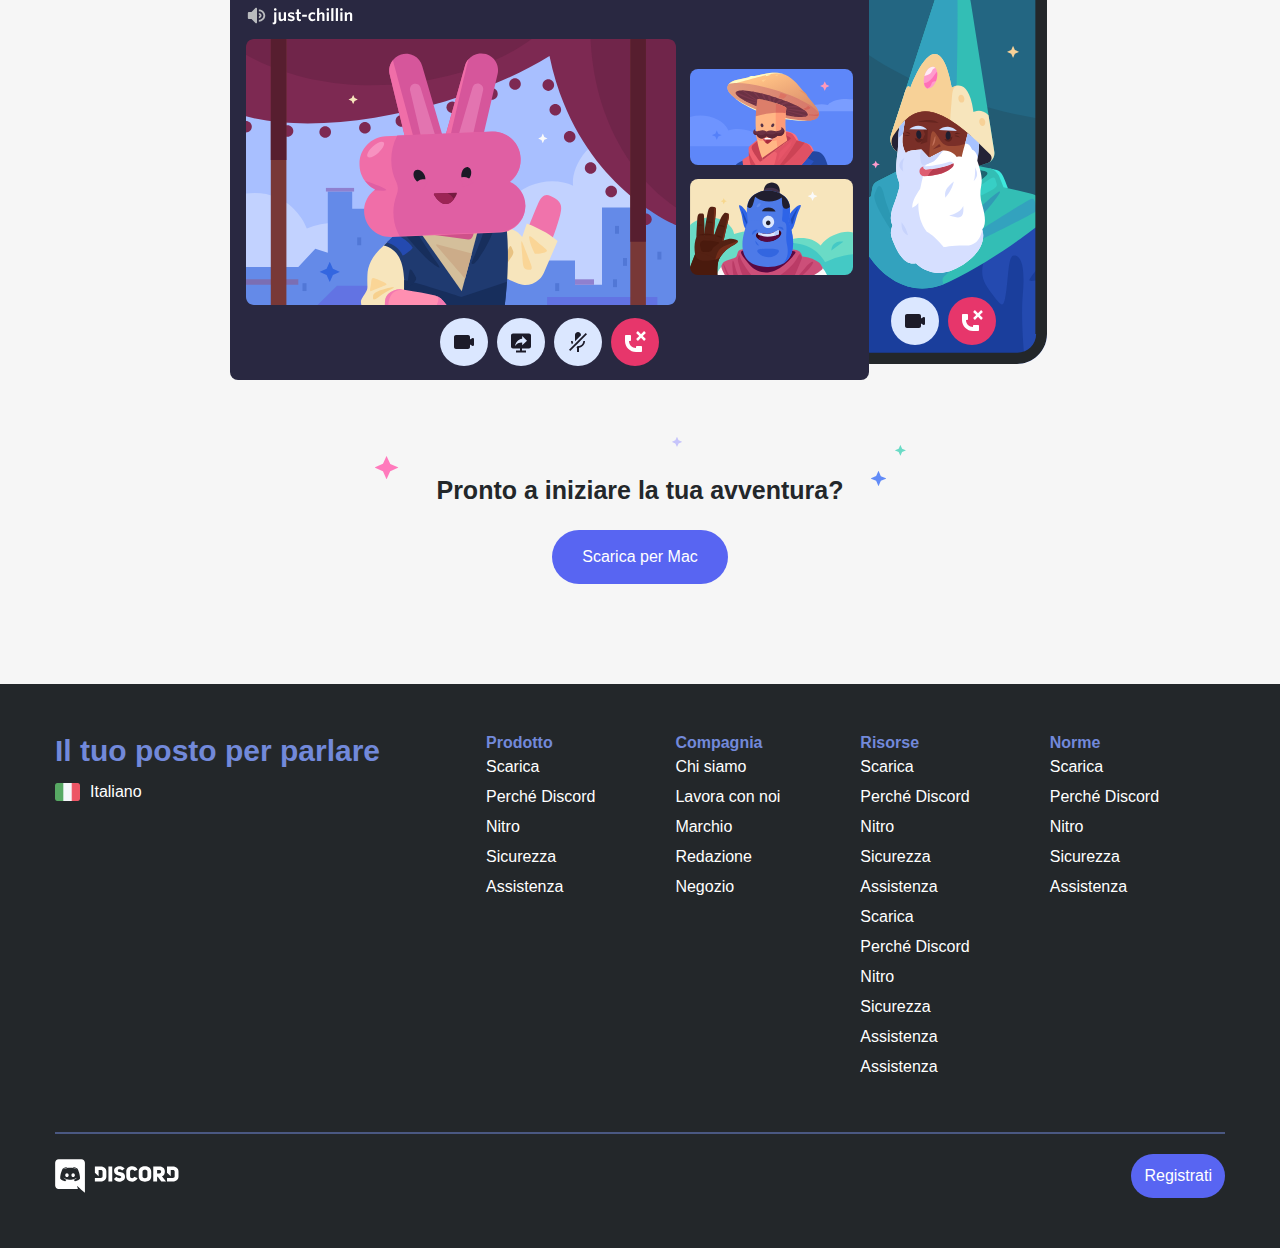
==== commit a3441d67: "add wave in section" ====
--- a/index.html
+++ b/index.html
@@ -44,8 +44,8 @@
     <main class="clearfix">
 
         <!-- Da qui iniziano le sezioni del Main -->
-        <section class="container-section clearfix">
-            <div class="container">
+        <section class="clearfix">
+            <div class="container container-right">
                 <img src="img/item1.svg" alt="Image-Chat">
                 <div class="right">
                     <h2>Un luogo a invito con tutto lo spazio necessario per parlare</h2>
@@ -53,8 +53,11 @@
                 </div>
             </div>
         </section>
-        
-        <section class="container-section bg-color clearfix">
+
+        <div class="wave">
+            <svg class="wave-1hkxOo" version="1.1" xmlns="http://www.w3.org/2000/svg" viewBox="0 0 1440 100" preserveAspectRatio="none"><path class="wavePath-haxJK1 animationPaused-2hZ4IO" d="M826.337463,25.5396311 C670.970254,58.655965 603.696181,68.7870267 447.802481,35.1443383 C293.342778,1.81111414 137.33377,1.81111414 0,1.81111414 L0,150 L1920,150 L1920,1.81111414 C1739.53523,-16.6853983 1679.86404,73.1607868 1389.7826,37.4859505 C1099.70117,1.81111414 981.704672,-7.57670281 826.337463,25.5396311 Z" fill="currentColor"></path></svg>
+        </div>
+        <section class="bg-color clearfix">
             <div class="container">
                 <img src="img/item2.svg" alt="Image-Chat-Vocal">
                 <div class="left">
@@ -62,10 +65,13 @@
                     <p>Mettiti comodo in un canale vocale quando hai tempo. Gli amici nel tuo server possono vedere che sei l&igrave; e unirsi instantaneamente senza dover chiamare.</p>
                 </div>
             </div>
+            <div class="wave rotate">
+                <svg class="wave-1hkxOo" version="1.1" xmlns="http://www.w3.org/2000/svg" viewBox="0 0 1440 100" preserveAspectRatio="none"><path class="wavePath-haxJK1 animationPaused-2hZ4IO" d="M826.337463,25.5396311 C670.970254,58.655965 603.696181,68.7870267 447.802481,35.1443383 C293.342778,1.81111414 137.33377,1.81111414 0,1.81111414 L0,150 L1920,150 L1920,1.81111414 C1739.53523,-16.6853983 1679.86404,73.1607868 1389.7826,37.4859505 C1099.70117,1.81111414 981.704672,-7.57670281 826.337463,25.5396311 Z" fill="currentColor"></path></svg>
+            </div>
         </section>
 
-        <section class="container-section clearfix">
-            <div class="container">
+        <section class="clearfix">
+            <div class="container container-right">
                 <img src="img/item3.svg" alt="Image-Chat-Community">
                 <div class="right">
                     <h2>Da pochi a un fandom</h2>
@@ -74,7 +80,10 @@
             </div>
         </section>
 
-        <section class="container-section bg-color">
+        <div class="wave">
+            <svg class="wave-1hkxOo" version="1.1" xmlns="http://www.w3.org/2000/svg" viewBox="0 0 1440 100" preserveAspectRatio="none"><path class="wavePath-haxJK1 animationPaused-2hZ4IO" d="M826.337463,25.5396311 C670.970254,58.655965 603.696181,68.7870267 447.802481,35.1443383 C293.342778,1.81111414 137.33377,1.81111414 0,1.81111414 L0,150 L1920,150 L1920,1.81111414 C1739.53523,-16.6853983 1679.86404,73.1607868 1389.7826,37.4859505 C1099.70117,1.81111414 981.704672,-7.57670281 826.337463,25.5396311 Z" fill="currentColor"></path></svg>
+        </div>
+        <section class="bg-color">
             <div class="container">
                 <div class="center">
                     <h2>Tecnologia affidabile per tenersi in contatto</h2>
--- a/css/style.css
+++ b/css/style.css
@@ -73,6 +73,10 @@
     font-weight: 800; 
 }
 
+svg {
+    display: block;
+}
+
 hr {
     border:  0.1px solid #4a5882;
 }
@@ -92,6 +96,11 @@
     text-decoration: none;
 }
 
+.btn:hover {
+    color: #5865f3;
+    box-shadow: 0 5px 20px rgba(0,0,0,.3);
+}
+
 .btn-accedi {
     padding: 13px 13px;
     color: #23272a;
@@ -103,10 +112,20 @@
     color: #ffffff;
 }
 
+.btn-gray:hover {
+    color: #ffffff;
+    background-color: #36393f;
+}
+
 .btn-lilla {
-    background-color: #8ea1e1;
+    background-color: #5865f2;
     color: #ffffff;
     margin-top: 25px;
+}
+
+.btn-lilla:hover, .btn-registrati:hover {
+    background-color: #7983f5;
+    color: #ffffff;
 }
 
 .flexbox {
@@ -159,13 +178,20 @@
 }
 
 /* ! CSS delle sezioni del Main */
-.container-section {
-    padding-top: 130px;
-    padding-bottom: 130px;
-}
 
 .bg-color {
     background-color: #f6f6f6;
+}
+
+.wave {
+    color: #f6f6f6;
+}
+
+.rotate {
+    color: #f6f6f6;
+    transform: rotate(180deg);
+    padding-bottom: 130px;
+    margin-bottom: -70px;
 }
 
 .right {
@@ -200,6 +226,7 @@
     flex-flow: column wrap;
     align-items: center;
     text-align: center;
+    padding-bottom: 100px;;
 }
 
 .center p {
@@ -225,6 +252,15 @@
     padding-bottom: 50px;
 }
 
+.container-right {
+    padding-top: 150px;
+    padding-bottom: 150px;
+}
+
+.section-social {
+    width: 30%;
+}
+
 .img-ita {
     width: 25px;
     height: 18px;
@@ -264,7 +300,7 @@
 }
 
 .btn-registrati {
-    background-color: #8ea1e1;
+    background-color: #5865f2;
     color: #ffffff;
     padding: 13px 13px;
 }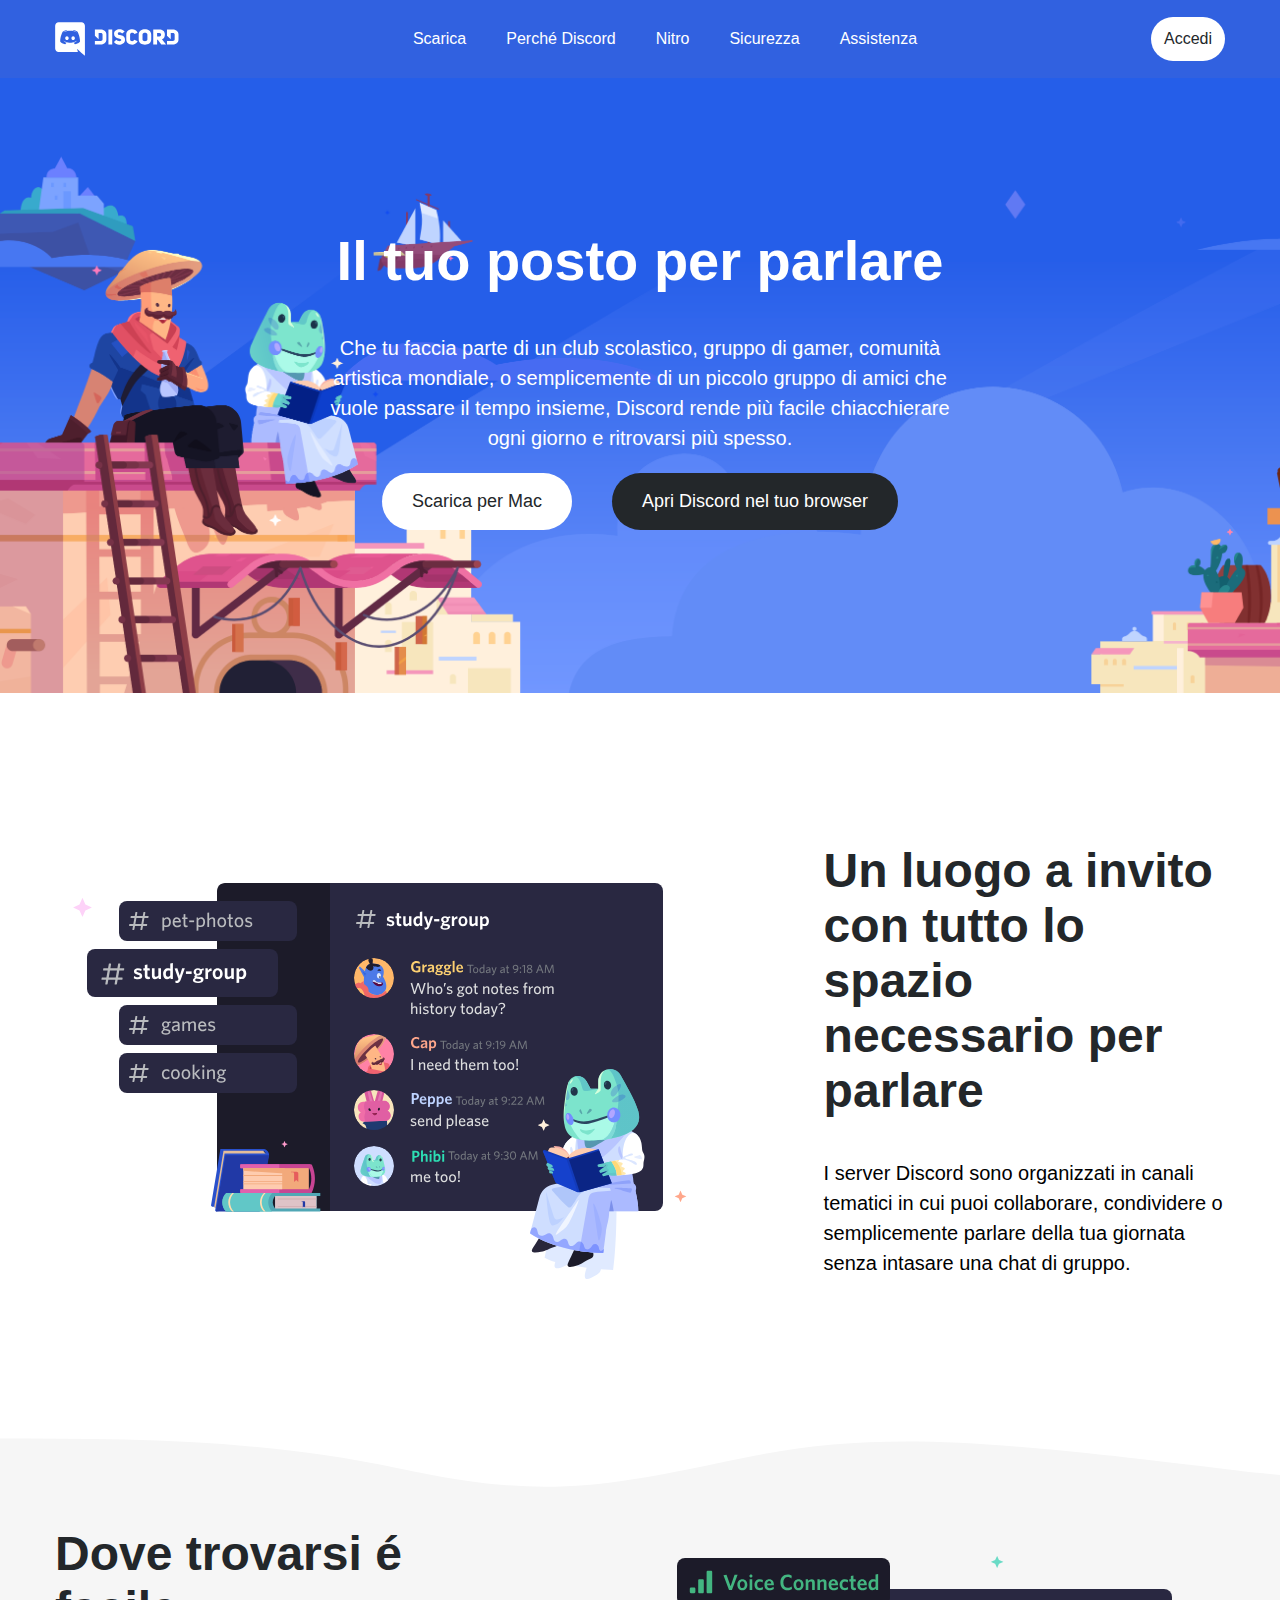
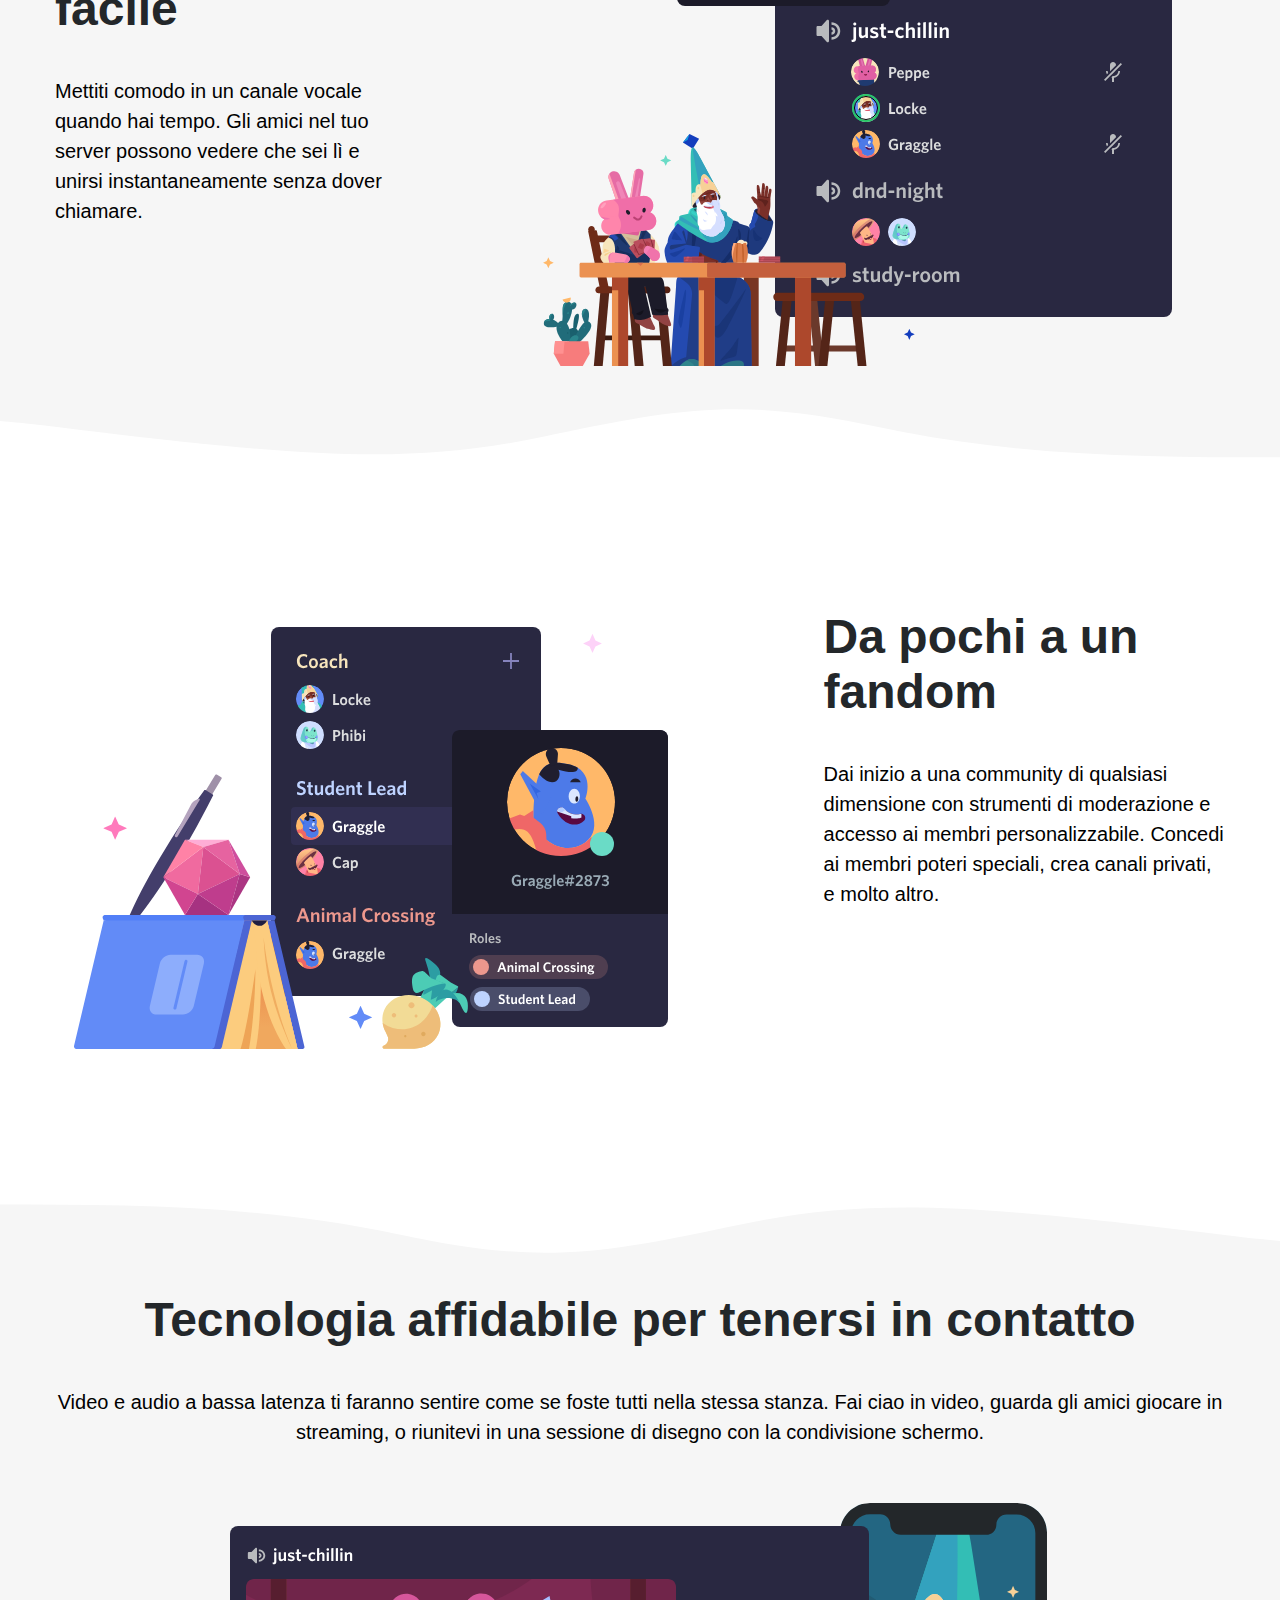
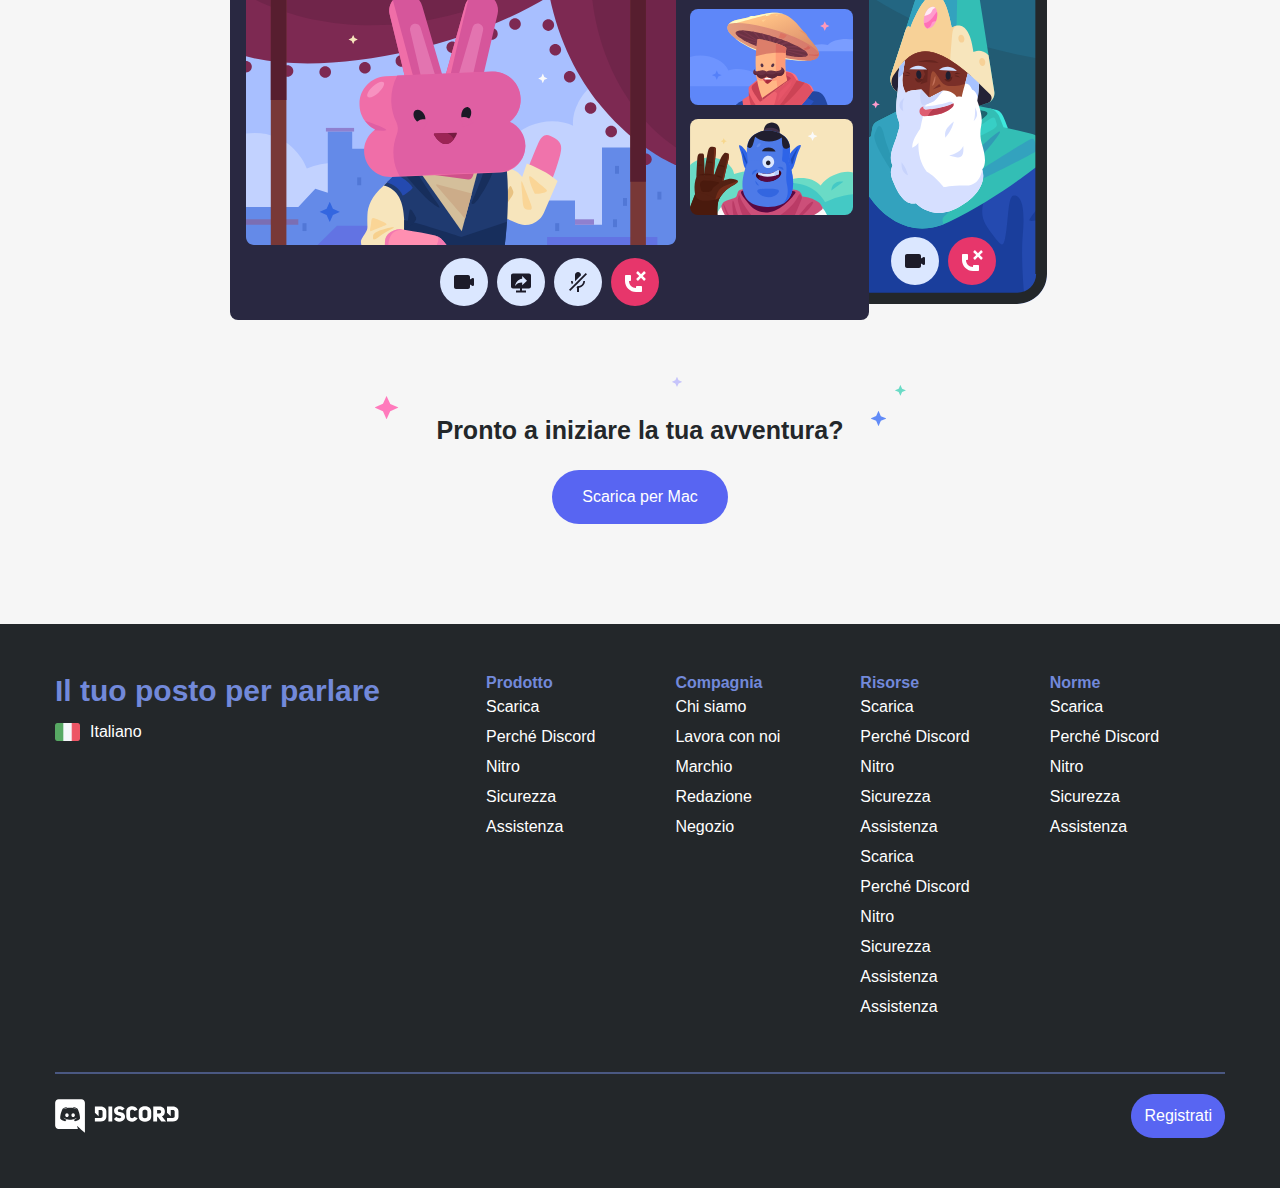
==== commit cc16fa7f: "fixed the second wave (Main)" ====
--- a/index.html
+++ b/index.html
@@ -14,17 +14,17 @@
     <header>
 
         <!-- Sezione Barra di Navigazione -->
-        <nav class="container flexbox">
-            <img src="img/logo.svg" alt="Logo">
-            <ul class="flexbox">
-                <li><a href="#">Scarica</a></li>
-                <li><a href="#">Perch&eacute; Discord</a></li>
-                <li><a href="#">Nitro</a></li>
-                <li><a href="#">Sicurezza</a></li>
-                <li><a href="#">Assistenza</a></li>
-            </ul>
-            <a href="#" class="btn btn-accedi">Accedi</a>
-        </nav>
+            <nav class="container flexbox fixed">
+                <img src="img/logo.svg" alt="Logo">
+                <ul class="flexbox">
+                    <li><a href="#">Scarica</a></li>
+                    <li><a href="#">Perch&eacute; Discord</a></li>
+                    <li><a href="#">Nitro</a></li>
+                    <li><a href="#">Sicurezza</a></li>
+                    <li><a href="#">Assistenza</a></li>
+                </ul>
+                <a href="pages/login.html" class="btn btn-accedi">Accedi</a>
+            </nav>
 
         <!-- Sezione Hero -->
         <div class="hero">
@@ -65,10 +65,10 @@
                     <p>Mettiti comodo in un canale vocale quando hai tempo. Gli amici nel tuo server possono vedere che sei l&igrave; e unirsi instantaneamente senza dover chiamare.</p>
                 </div>
             </div>
-            <div class="wave rotate">
-                <svg class="wave-1hkxOo" version="1.1" xmlns="http://www.w3.org/2000/svg" viewBox="0 0 1440 100" preserveAspectRatio="none"><path class="wavePath-haxJK1 animationPaused-2hZ4IO" d="M826.337463,25.5396311 C670.970254,58.655965 603.696181,68.7870267 447.802481,35.1443383 C293.342778,1.81111414 137.33377,1.81111414 0,1.81111414 L0,150 L1920,150 L1920,1.81111414 C1739.53523,-16.6853983 1679.86404,73.1607868 1389.7826,37.4859505 C1099.70117,1.81111414 981.704672,-7.57670281 826.337463,25.5396311 Z" fill="currentColor"></path></svg>
-            </div>
         </section>
+        <div class="wave rotate">
+            <svg class="wave-1hkxOo" version="1.1" xmlns="http://www.w3.org/2000/svg" viewBox="0 0 1440 100" preserveAspectRatio="none"><path class="wavePath-haxJK1 animationPaused-2hZ4IO" d="M826.337463,25.5396311 C670.970254,58.655965 603.696181,68.7870267 447.802481,35.1443383 C293.342778,1.81111414 137.33377,1.81111414 0,1.81111414 L0,150 L1920,150 L1920,1.81111414 C1739.53523,-16.6853983 1679.86404,73.1607868 1389.7826,37.4859505 C1099.70117,1.81111414 981.704672,-7.57670281 826.337463,25.5396311 Z" fill="currentColor"></path></svg>
+        </div>
 
         <section class="clearfix">
             <div class="container container-right">
--- a/css/style.css
+++ b/css/style.css
@@ -15,6 +15,24 @@
     clear: both;
 }
 
+:root {
+    --blue: #3161e0;
+    --black: #23272a;
+    --white: #ffffff;
+    --bluetto: #7289da;
+    --hover: #5865f3;
+    --hover-black: #36393f;
+    --hover-lilla: #7983f5;
+    --lightgray: #f6f6f6;
+    --black-login: #36393f;
+    --gray-p-login: #abacb0;
+    --button-login: #5865f2;
+    --button-login-hover: #4752c4;
+    --anchor-login: #0a9ad3;
+    --red: red;
+    --input-login: #202225;
+}
+
 /* .debug {
     border: 1px solid black;
     min-height: 100px;
@@ -26,19 +44,19 @@
 }
 
 header {
-    background-color: #3161e0;
+    background-color: var(--blue);
     width: 100%;
 }
 
 footer {
     width: 100%;
-    background-color: #23272a;
+    background-color: var(--black);
     padding-bottom: 50px;
 }
 
 li {
     list-style: none;
-    color: #ffffff;
+    color: var(--white);
     text-decoration: none;
 }
 
@@ -47,7 +65,7 @@
 }
 
 li a {
-    color: #ffffff;
+    color: var(--white);
     text-decoration: none;
     font-weight: 50;
 }
@@ -58,18 +76,18 @@
 
 h2 {
     font-size: 48px;
-    color: #23272a;
+    color: var(--black);
     font-weight: 800;
 }
 
 h3 {
     font-size: 25px;
-    color: #23272a;
+    color: var(--black);
     font-weight: 800;
 }
 
 h4 {
-    color: #7289da;
+    color: var(--bluetto);
     font-weight: 800; 
 }
 
@@ -89,43 +107,43 @@
 
 .btn {
     display: block;
-    background-color: #ffffff;
-    color: #23272a;
+    background-color: var(--white);
+    color: var(--black);
     border-radius: 35px;
     padding: 18px 30px;
     text-decoration: none;
 }
 
 .btn:hover {
-    color: #5865f3;
+    color: var(--hover);
     box-shadow: 0 5px 20px rgba(0,0,0,.3);
 }
 
 .btn-accedi {
     padding: 13px 13px;
-    color: #23272a;
+    color: var(--black);
     font-weight: 500;
 }
 
 .btn-gray {
-    background-color: #23272a;
-    color: #ffffff;
+    background-color: var(--black);
+    color: var(--white);
 }
 
 .btn-gray:hover {
-    color: #ffffff;
-    background-color: #36393f;
+    color: var(--white);
+    background-color: var(--hover-black);
 }
 
 .btn-lilla {
     background-color: #5865f2;
-    color: #ffffff;
+    color: var(--white);
     margin-top: 25px;
 }
 
 .btn-lilla:hover, .btn-registrati:hover {
-    background-color: #7983f5;
-    color: #ffffff;
+    background-color: var(--hover-lilla);
+    color: var(--white);
 }
 
 .flexbox {
@@ -156,7 +174,7 @@
     max-width: 50%;
     margin: 0 auto;
     text-align: center;
-    color: #ffffff;
+    color: var(--white);
 }
 
 .inner-hero p {
@@ -180,18 +198,18 @@
 /* ! CSS delle sezioni del Main */
 
 .bg-color {
-    background-color: #f6f6f6;
+    background-color: var(--lightgray);
 }
 
 .wave {
-    color: #f6f6f6;
+    color: var(--lightgray);
 }
 
 .rotate {
-    color: #f6f6f6;
+    color: var(--lightgray);
     transform: rotate(180deg);
-    padding-bottom: 130px;
-    margin-bottom: -70px;
+    /* padding-bottom: 130px;
+    margin-bottom: -70px; */
 }
 
 .right {
@@ -242,7 +260,7 @@
 
 /* ! CSS dell Footer */
 footer h3 {
-    color: #7289da;
+    color: var(--bluetto);
     font-size: 30px;
 }
 
@@ -268,7 +286,7 @@
 }
 
 .lingua {
-    color: #ffffff;
+    color: var(--white);
     display: flex;
 }
 
@@ -278,7 +296,7 @@
 }
 
 .social {
-    color: #ffffff;
+    color: var(--white);
     margin-top: 20px;
     font-size: 20px;
 }
@@ -301,6 +319,165 @@
 
 .btn-registrati {
     background-color: #5865f2;
-    color: #ffffff;
+    color: var(--white);
     padding: 13px 13px;
-}+}
+
+
+/* ! CSS per la pagine del Login */
+#sfondo {
+    background-image: url('../img/sfondo.svg');
+    background-size: cover;
+}
+
+#sfondo h2 {
+    font-size: 25px;
+    color: var(--white);
+}
+
+#sfondo p {
+    color: var(--gray-p-login);
+}
+
+.wrapper {
+    display: flex;
+    justify-content: center;
+    align-items: center;
+    height: 100vh;
+}
+
+/* ! CSS per il box con il form */
+.box {
+    background-color: var(--black-login);
+    margin: 0 auto;
+    min-height: 440px;
+    max-width: 1170px;
+    border-radius: 5px;
+    display: flex;
+    flex-wrap: wrap;
+    align-items: center;
+    padding: 0 30px;
+}
+
+/* ! CSS per la prima colonna con il form */
+.main-form {
+    display: flex;
+    flex-direction: column;
+    align-items: center;
+}
+
+.col-left {
+    width: 70%;
+    height: 100%;
+}
+
+.form-header {
+    display: flex;
+    flex-direction: column;
+    align-items: center;
+    padding-bottom: 20px;
+}
+
+.form-input {
+    display: flex;
+    flex-direction: column;
+    width: 100%;
+}
+
+.container-form {
+    display: flex;
+    flex-direction: column;
+    margin: 0 auto;
+    width: 90%;
+
+}
+
+.form-header h2 {
+    padding-bottom: 10px;
+}
+
+.box-text {
+    padding: 10px;
+    border-radius: 3px;
+    width: 90%;
+    border: none;
+    background-color: var(--input-login);
+    color: var(--gray-p-login);
+    font-size: 16px;
+}
+
+input:focus{
+    outline: none;
+}
+
+label {
+    font-size: 12px;
+    padding-top: 15px;
+    padding-bottom: 8px;
+    color: var(--gray-p-login);
+    font-weight: 500;
+}
+
+span {
+    color: var(--red);
+}
+
+.container-form a {
+    color: var(--anchor-login);
+    text-decoration: none;
+    padding-top: 8px;
+    font-size: 13px;
+}
+
+.container-form a:hover {
+    text-decoration: underline;
+}
+
+.container-form p {
+    font-size: 13px;
+}
+
+#btn-login {
+    background-color: var(--button-login);
+    color: var(--white);
+    border-radius: 5px;
+    width: inherit;
+    padding: 10px;
+    text-decoration: none;
+    text-align: center;
+    margin: 13px 0;
+    font-size: medium;
+}
+
+#btn-login:hover {
+    background-color: var(--button-login-hover);
+    text-decoration: none;
+}
+
+/* ! CSS per la colonna con il qr code */
+.form-qrcode {
+    display: flex;
+    flex-direction: column;
+    align-items: center;
+    text-align: center;
+}
+
+.col-right {
+    width: 30%;
+    height: 100%;
+}
+
+.form-qrcode h2 {
+    padding-top: 30px;
+    padding-bottom: 15px;
+}
+
+.img-qrcode {
+    width: 180px;
+    height: 180px;
+}
+
+.form-qrcode p {
+    font-size: 15px;
+    line-height: 18px;
+}
